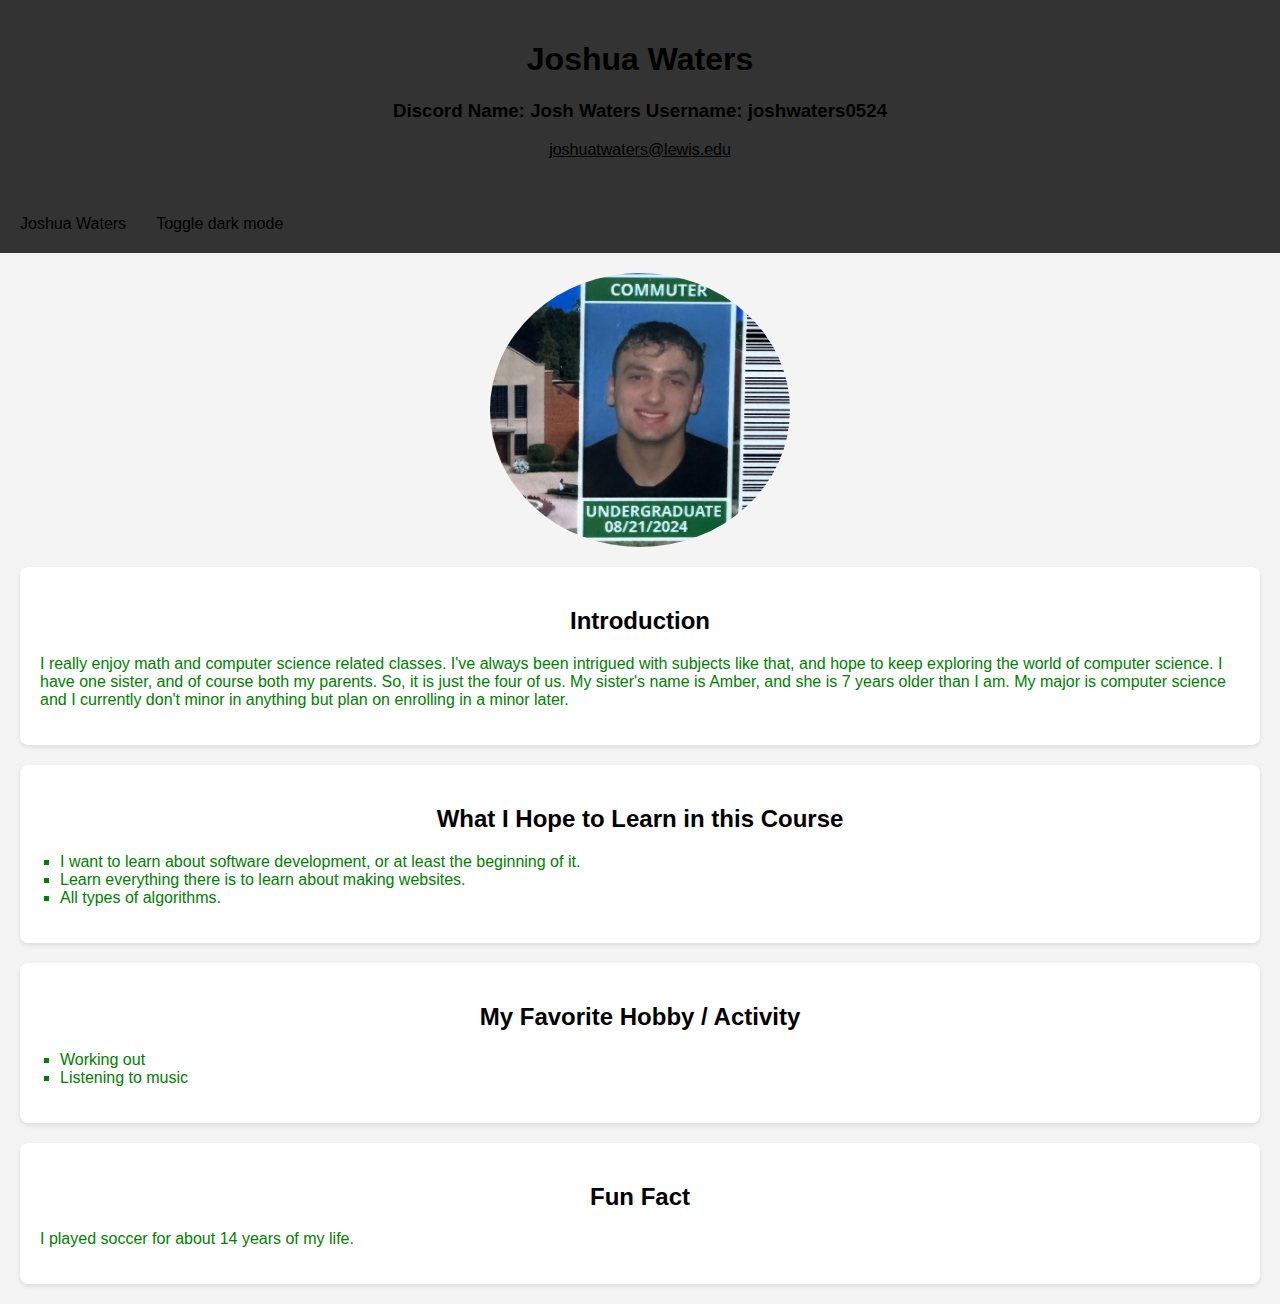
==== me.html @ a1354084 "Rename index.html to me.html" ====
<!DOCTYPE html>
<html lang="en">
<head>
    <meta charset="UTF-8">
    <meta name="viewport" content="width=device-width, initial-scale=1.0">
    <title>About Me</title>
    <link rel="stylesheet" href="index.css"/>
</head>
<body>
    <header>
        <h1>Joshua Waters</h1>
        <h3>Discord Name: Josh Waters Username: joshwaters0524</h3>
        <p><a href="mailto:joshuatwaters@lewis.edu">joshuatwaters@lewis.edu</a></p>
    </header>

    <header class = "nav-bar">
        <a id="nameLink" onclick="colorChanger()">Joshua Waters</a>
        <div><a href="#" onclick="myFunction()">Toggle dark mode</a></div>
    </header>

    <img src="me.png" alt="Joshua Waters" class="profile-pic">

    <section>
        <h2>Introduction</h2>
        <p>I really enjoy math and computer science related classes. I've always been intrigued with subjects like that, and hope to keep exploring the world of computer science. I have one sister, and of course both my parents. So, it is just the four of us. My sister's name is Amber, and she is 7 years older than I am. My major is computer science and I currently don't minor in anything but plan on enrolling in a minor later. </p>
    </section>

    <section>
        <h2>What I Hope to Learn in this Course</h2>
        <ul>
            <li>I want to learn about software development, or at least the beginning of it.</li>
            <li>Learn everything there is to learn about making websites.</li>
            <li>All types of algorithms.</li>
        </ul>
    </section>

    <section>
        <h2>My Favorite Hobby / Activity</h2>
        <ul>
            <li>Working out</li>
            <li>Listening to music</li>
        </ul>
    </section>

    <section>
        <h2>Fun Fact</h2>
        <p>I played soccer for about 14 years of my life.</p>
    </section>
    <script>

        function myFunction() {
            var element = document.body;
            element.classList.toggle("dark-mode");
        }
        function colorChanger() {
            var element = document.getElementById("nameLink");
            element.classList.toggle("favorite-color");
        }

    </script>
</body>
</html>
---- index.css ----
body {
    font-family: Arial, sans-serif;
    margin: 0;
    padding: 0;
    background-color: #f4f4f4;
}

header {
    text-align: center;
    padding: 20px;
    background-color: #333;
    color: white;
}

.profile-pic {
    display: block;
    margin: 20px auto;
    width: 300px; 
    height: auto;
    border-radius: 100%; 
}

.dark-mode {
    background-color: black;
    color: white;
}

.nav-bar {
    display: flex;
    list-style: none;
    gap: 30px

}

.nav-bar a,
button {
    border: none;
    text-align: left;
    text-decoration: none;
    border-radius: 15%
}

h1, h2 {
    text-align: center;
    color: black;
}

section {
    margin: 20px;
    padding: 20px;
    background-color: white;
    border-radius: 8px;
    box-shadow: 0 2px 5px rgba(0, 0, 0, 0.1);
}

ul {
    list-style-type: square; 
    padding-left: 20px;
    color: green;
}

a {
    color: black;
}

.favorite-color {
    color: purple;
}

p {
  color: green;  
}

h3 {
    color: black;
}
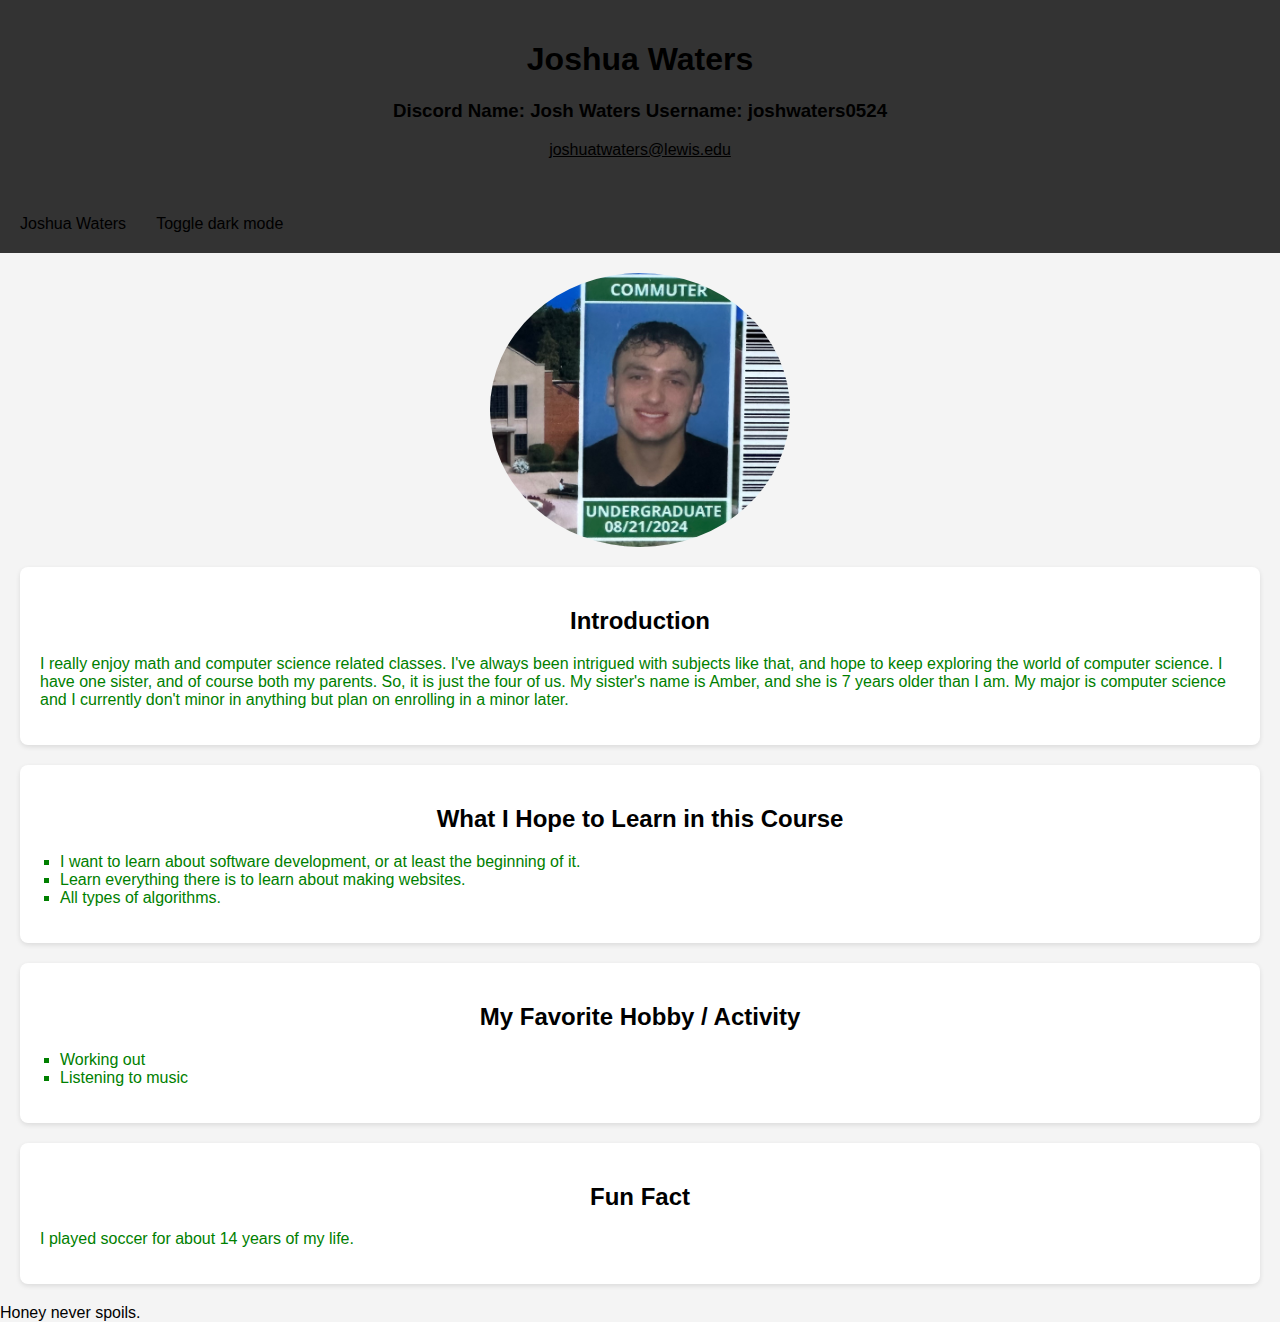
==== commit 40b588f1: "Update me.html" ====
--- a/me.html
+++ b/me.html
@@ -4,7 +4,7 @@
     <meta charset="UTF-8">
     <meta name="viewport" content="width=device-width, initial-scale=1.0">
     <title>About Me</title>
-    <link rel="stylesheet" href="index.css"/>
+    <link rel="stylesheet" href="me.css"/>
 </head>
 <body>
     <header>
@@ -58,5 +58,22 @@
         }
 
     </script>
+
+    <script>
+  const facts = [
+    "Honey never spoils.",
+    "Bananas are berries, but strawberries aren't.",
+    "A group of flamingos is called a 'flamboyance'."
+  ];
+
+  function displayRandomFact() {
+    const randomFact = facts[Math.floor(Math.random() * facts.length)];
+    document.getElementById("funFact").innerText = randomFact;
+  }
+
+  window.onload = displayRandomFact;
+</script>
+
+<div id="funFact"></div>
 </body>
 </html>
--- a/me.css
+++ b/me.css
@@ -0,0 +1,77 @@
+body {
+    font-family: Arial, sans-serif;
+    margin: 0;
+    padding: 0;
+    background-color: #f4f4f4;
+}
+
+header {
+    text-align: center;
+    padding: 20px;
+    background-color: #333;
+    color: white;
+}
+
+.profile-pic {
+    display: block;
+    margin: 20px auto;
+    width: 300px; 
+    height: auto;
+    border-radius: 100%; 
+}
+
+.dark-mode {
+    background-color: black;
+    color: white;
+}
+
+.nav-bar {
+    display: flex;
+    list-style: none;
+    gap: 30px
+
+}
+
+.nav-bar a,
+button {
+    border: none;
+    text-align: left;
+    text-decoration: none;
+    border-radius: 15%
+}
+
+h1, h2 {
+    text-align: center;
+    color: black;
+}
+
+section {
+    margin: 20px;
+    padding: 20px;
+    background-color: white;
+    border-radius: 8px;
+    box-shadow: 0 2px 5px rgba(0, 0, 0, 0.1);
+}
+
+ul {
+    list-style-type: square; 
+    padding-left: 20px;
+    color: green;
+}
+
+a {
+    color: black;
+}
+
+.favorite-color {
+    color: purple;
+}
+
+p {
+  color: green;  
+}
+
+h3 {
+    color: black;
+}
+
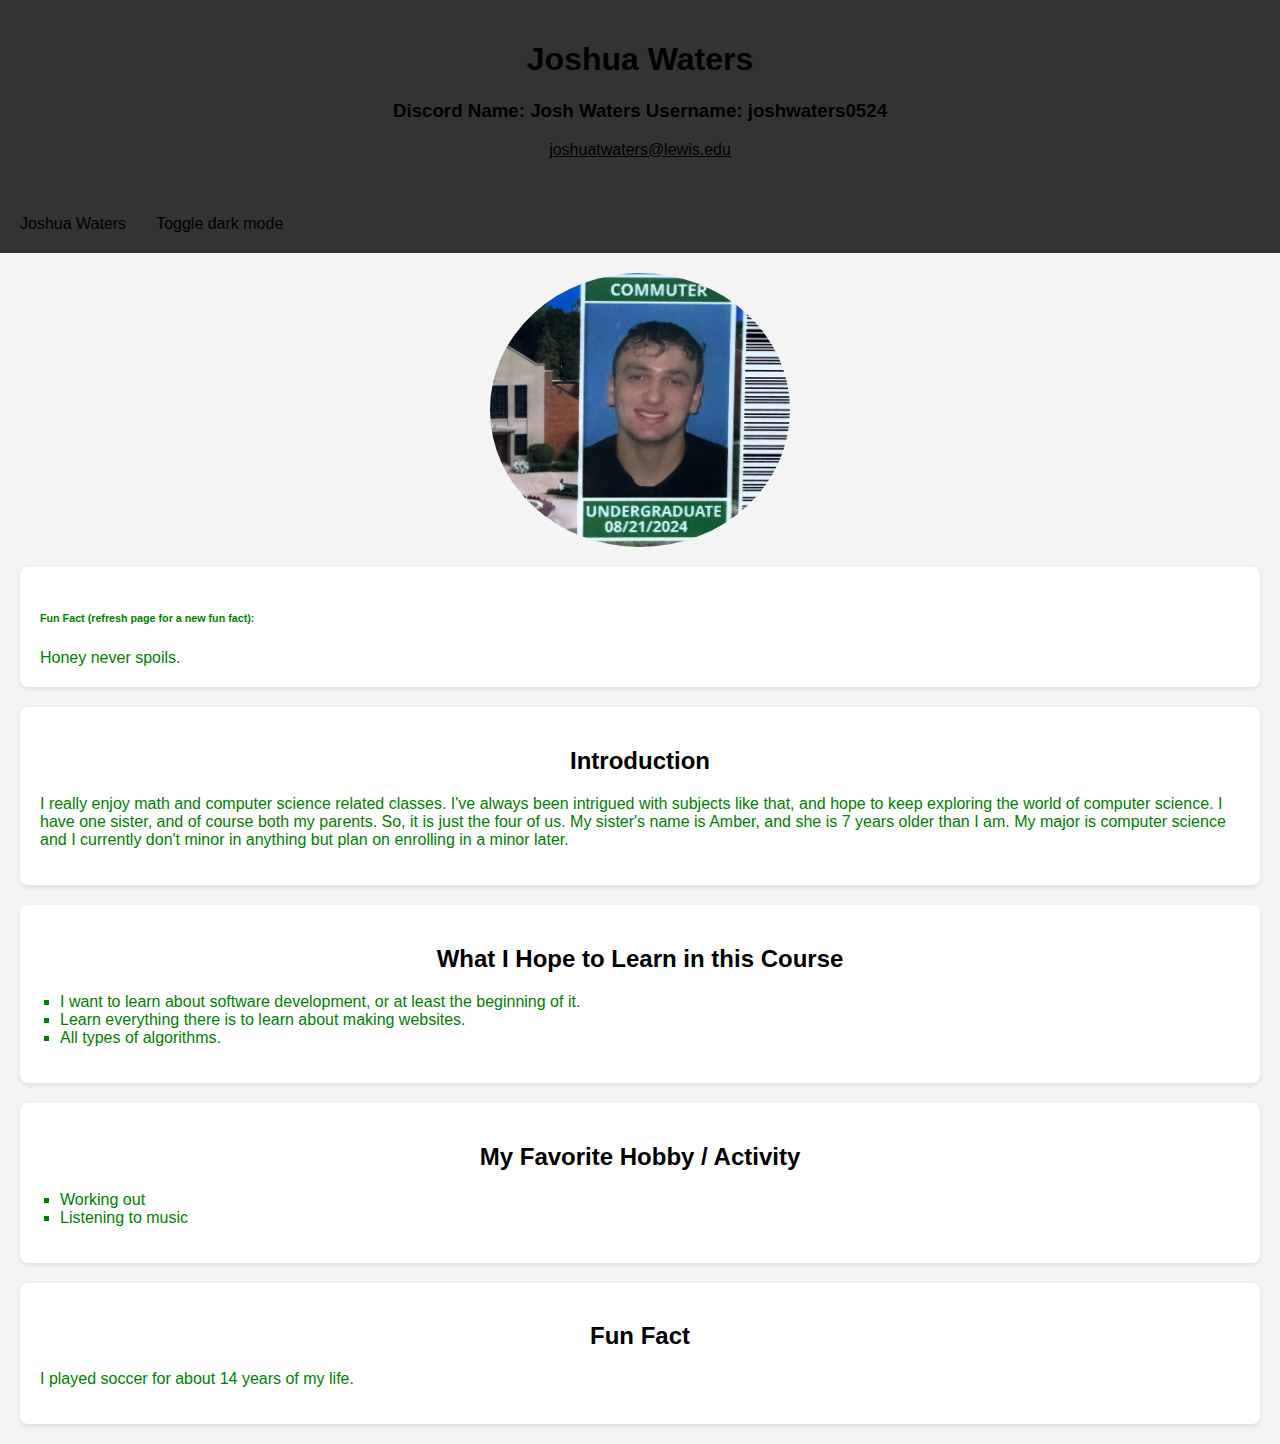
==== commit 376a6dae: "Add files via upload" ====
--- a/me.html
+++ b/me.html
@@ -19,6 +19,11 @@
     </header>
 
     <img src="me.png" alt="Joshua Waters" class="profile-pic">
+
+    <section>
+        <h6>Fun Fact (refresh page for a new fun fact):</h6>
+        <div id="funFact"></div>
+    </section>
 
     <section>
         <h2>Introduction</h2>
@@ -59,21 +64,22 @@
 
     </script>
 
-    <script>
-  const facts = [
-    "Honey never spoils.",
-    "Bananas are berries, but strawberries aren't.",
-    "A group of flamingos is called a 'flamboyance'."
-  ];
-
-  function displayRandomFact() {
-    const randomFact = facts[Math.floor(Math.random() * facts.length)];
-    document.getElementById("funFact").innerText = randomFact;
-  }
-
-  window.onload = displayRandomFact;
-</script>
-
-<div id="funFact"></div>
+<script>
+    const facts = [
+      "Honey never spoils.",
+      "Bananas are berries, but strawberries aren't.",
+      "A group of flamingos is called a 'flamboyance'.",
+      "Bats are only flying mammals",
+      "Tomatoes are a fruit, not a vegetable",
+      "Snakes smell with their tongue"
+    ];
+  
+    function displayRandomFact() {
+      const randomFact = facts[Math.floor(Math.random() * facts.length)];
+      document.getElementById("funFact").innerText = randomFact;
+    }
+  
+    window.onload = displayRandomFact;
+  </script>
 </body>
 </html>
--- a/me.css
+++ b/me.css
@@ -51,6 +51,7 @@
     background-color: white;
     border-radius: 8px;
     box-shadow: 0 2px 5px rgba(0, 0, 0, 0.1);
+    color: green;
 }
 
 ul {
